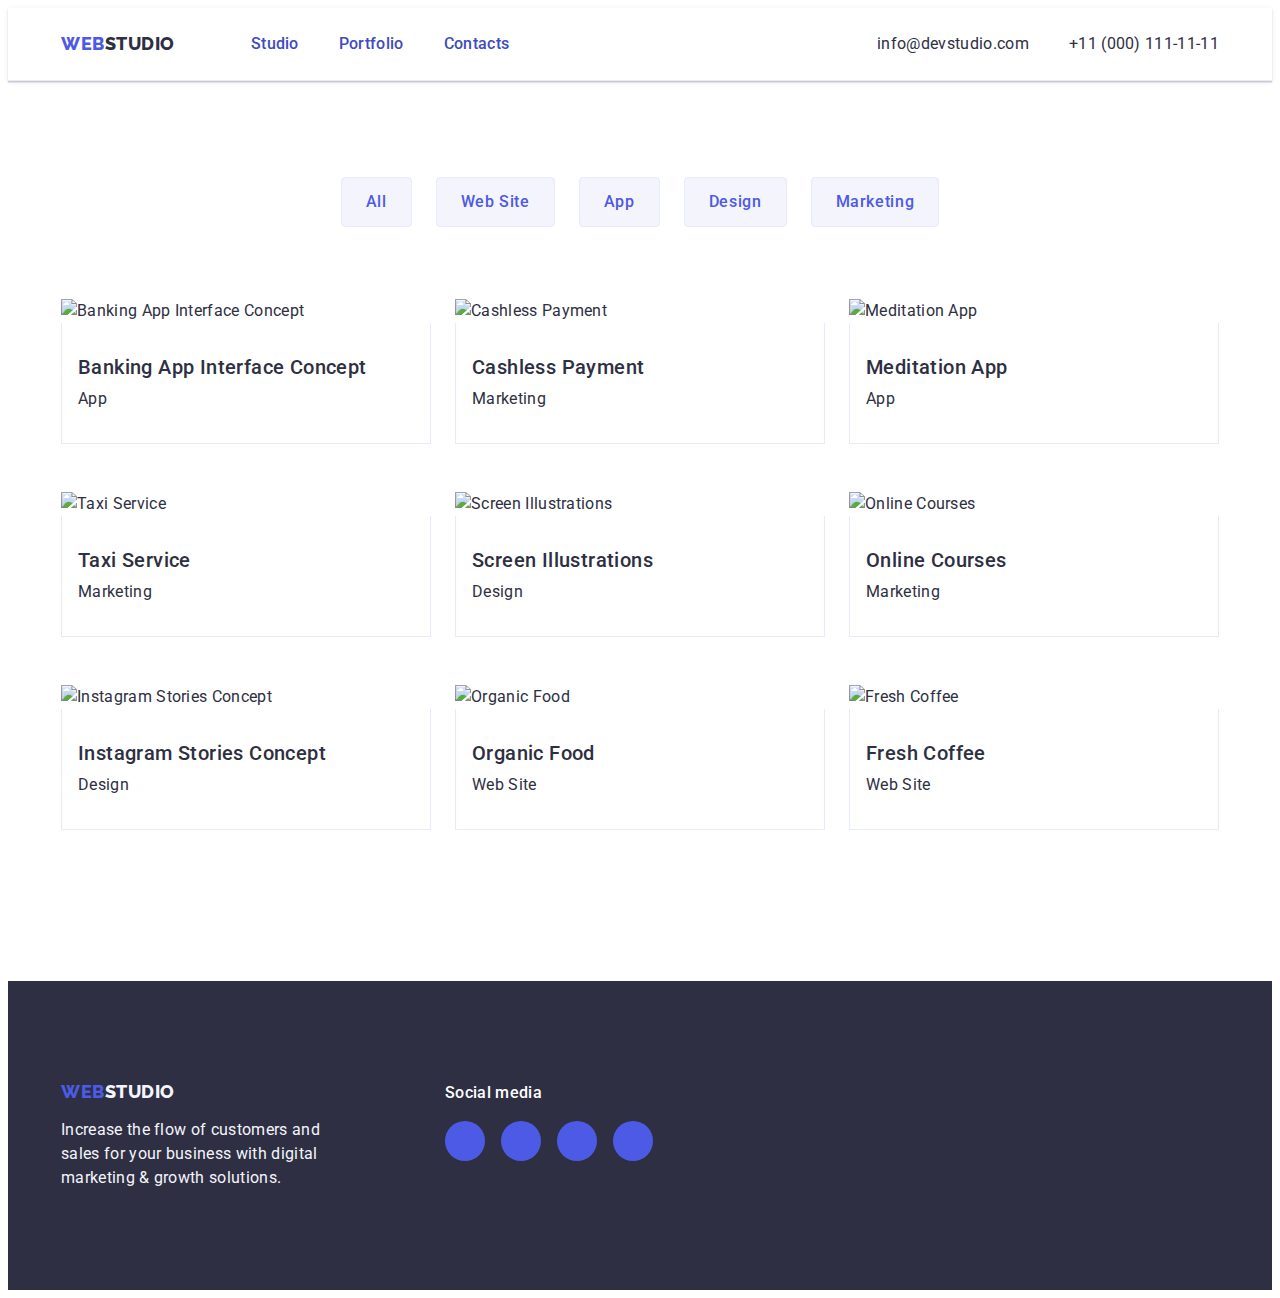
==== portfolio.html @ a23189e4 "hw 4" ====
<!DOCTYPE html>
<html lang="en">
<head>
    <meta charset="UTF-8">
    <title>WebStudio</title>
    <link rel="stylesheet" href="https://cdnjs.cloudflare.com/ajax/libs/modern-normalize/2.0.0/modern-normalize.min.css"
          integrity="sha512-4xo8blKMVCiXpTaLzQSLSw3KFOVPWhm/TRtuPVc4WG6kUgjH6J03IBuG7JZPkcWMxJ5huwaBpOpnwYElP/m6wg=="
          crossorigin="anonymous" referrerpolicy="no-referrer"/>
    <link rel="preconnect" href="https://fonts.googleapis.com">
    <link rel="preconnect" href="https://fonts.gstatic.com" crossorigin>
    <link href="https://fonts.googleapis.com/css2?family=Raleway:wght@800&family=Roboto:wght@400;500;700;900&display=swap"
          rel="stylesheet">
    <link href="./css/styles.css" rel="stylesheet">
</head>
<body>
<header class="header">
    <div class="container header-body">
        <nav class="navigation">
            <a class="link logo" href="./index.html">
                Web<span class="logo-span">Studio</span>
            </a>
            <ul class="list navigation-list">
                <li><a class="link navigation-item" href="./index.html">Studio</a></li>
                <li><a class="link navigation-item" href="./portfolio.html">Portfolio</a></li>
                <li><a class="link navigation-item" href="">Contacts</a></li>
            </ul>
        </nav>
        <address>
            <ul class="list address-list">
                <li>
                    <a class="link" href="mailto:info@devstudio.com">
                        info@devstudio.com
                    </a>
                </li>
                <li>
                    <a class="link" href="tel:+110001111111">
                        +11 (000) 111-11-11
                    </a>
                </li>
            </ul>
        </address>
    </div>
</header>

<main>
    <section class="portfolio">
        <div class="container">
            <h1 class="visually-hidden">Portfolio</h1>
            <ul class="list portfolio-filter-list">
                <li>
                    <button class="btn filter-btn" type="button">All</button>
                </li>
                <li>
                    <button class="btn filter-btn" type="button">Web Site</button>
                </li>
                <li>
                    <button class="btn filter-btn" type="button">App</button>
                </li>
                <li>
                    <button class="btn filter-btn" type="button">Design</button>
                </li>
                <li>
                    <button class="btn filter-btn" type="button">Marketing</button>
                </li>
            </ul>

            <ul class="list portfolio-list">
                <li class="portfolio-item">
                    <a class="link portfolio-link" href="">
                        <div class="portfolio-image">
                            <img src="./images/portfolio_bank_app.jpg"
                                 alt="Banking App Interface Concept" width="360">
                            <p class="overlay">14 Stylish and User-Friendly App Design Concepts · Task Manager App ·
                                Calorie Tracker App · Exotic Fruit Ecommerce App · Cloud Storage App</p>
                        </div>
                        <div class="portfolio-body">
                            <h2 class="secondary-title">Banking App Interface Concept</h2>
                            <p class="portfolio-text">App</p>
                        </div>
                    </a>
                </li>
                <li class="portfolio-item">
                    <a class="link portfolio-link" href="">
                        <div class="portfolio-image">
                            <img src="./images/portfolio_cashless_payment.jpg"
                                 alt="Cashless Payment" width="360">
                            <p class="overlay">14 Stylish and User-Friendly App Design Concepts · Task Manager App ·
                                Calorie Tracker App · Exotic Fruit Ecommerce App · Cloud Storage App</p>
                        </div>
                        <div class="portfolio-body">
                            <h2 class="secondary-title">Cashless Payment</h2>
                            <p class="portfolio-text">Marketing</p>
                        </div>
                    </a>
                </li>
                <li class="portfolio-item">
                    <a class="link portfolio-link" href="">
                        <div class="portfolio-image">
                            <img src="./images/portfolio_meditation_app.jpg" alt="Meditation App"
                                 width="360">
                            <p class="overlay">14 Stylish and User-Friendly App Design Concepts · Task Manager App ·
                                Calorie Tracker App · Exotic Fruit Ecommerce App · Cloud Storage App</p>
                        </div>
                        <div class="portfolio-body">
                            <h2 class="secondary-title">Meditation App</h2>
                            <p class="portfolio-text">App</p>
                        </div>
                    </a>
                </li>
                <li class="portfolio-item">
                    <a class="link portfolio-link" href="">
                        <div class="portfolio-image">
                            <img src="./images/portfolio_taxi_service.jpg" alt="Taxi Service"
                                 width="360">
                            <p class="overlay">14 Stylish and User-Friendly App Design Concepts · Task Manager App ·
                                Calorie Tracker App · Exotic Fruit Ecommerce App · Cloud Storage App</p>
                        </div>
                        <div class="portfolio-body">
                            <h2 class="secondary-title">Taxi Service</h2>
                            <p class="portfolio-text">Marketing</p>
                        </div>
                    </a>
                </li>
                <li class="portfolio-item">
                    <a class="link portfolio-link" href="">
                        <div class="portfolio-image">
                            <img src="./images/portfolio_screen_illustrations.jpg"
                                 alt="Screen Illustrations" width="360">
                            <p class="overlay">14 Stylish and User-Friendly App Design Concepts · Task Manager App ·
                                Calorie Tracker App · Exotic Fruit Ecommerce App · Cloud Storage App</p>
                        </div>
                        <div class="portfolio-body">
                            <h2 class="secondary-title">Screen Illustrations</h2>
                            <p class="portfolio-text">Design</p>
                        </div>
                    </a>
                </li>
                <li class="portfolio-item">
                    <a class="link portfolio-link" href="">
                        <div class="portfolio-image">
                            <img src="./images/portfolio_online_courses.jpg" alt="Online Courses"
                                 width="360">
                            <p class="overlay">14 Stylish and User-Friendly App Design Concepts · Task Manager App ·
                                Calorie Tracker App · Exotic Fruit Ecommerce App · Cloud Storage App</p>
                        </div>
                        <div class="portfolio-body">
                            <h2 class="secondary-title">Online Courses</h2>
                            <p class="portfolio-text">Marketing</p>
                        </div>
                    </a>
                </li>
                <li class="portfolio-item">
                    <a class="link portfolio-link" href="">
                        <div class="portfolio-image">
                            <img src="./images/portfolio_instagram_stories_concept.jpg"
                                 alt="Instagram Stories Concept" width="360">
                            <p class="overlay">14 Stylish and User-Friendly App Design Concepts · Task Manager App ·
                                Calorie Tracker App · Exotic Fruit Ecommerce App · Cloud Storage App</p>
                        </div>
                        <div class="portfolio-body">
                            <h2 class="secondary-title">Instagram Stories Concept</h2>
                            <p class="portfolio-text">Design</p>
                        </div>
                    </a>
                </li>
                <li class="portfolio-item">
                    <a class="link portfolio-link" href="">
                        <div class="portfolio-image">
                            <img src="./images/portfolio_organic_food.jpg" alt="Organic Food"
                                 width="360">
                            <p class="overlay">14 Stylish and User-Friendly App Design Concepts · Task Manager App ·
                                Calorie Tracker App · Exotic Fruit Ecommerce App · Cloud Storage App</p>
                        </div>
                        <div class="portfolio-body">
                            <h2 class="secondary-title">Organic Food</h2>
                            <p class="portfolio-text">Web Site</p>
                        </div>
                    </a>
                </li>
                <li class="portfolio-item">
                    <a class="link portfolio-link" href="">
                        <div class="portfolio-image">
                            <img src="./images/portfolio_fresh_coffee.jpg" alt="Fresh Coffee"
                                 width="360">
                            <p class="overlay">14 Stylish and User-Friendly App Design Concepts · Task Manager App ·
                                Calorie Tracker App · Exotic Fruit Ecommerce App · Cloud Storage App</p>
                        </div>
                        <div class="portfolio-body">
                            <h2 class="secondary-title">Fresh Coffee</h2>
                            <p class="portfolio-text">Web Site</p>
                        </div>
                    </a>
                </li>
            </ul>
        </div>
    </section>
</main>

<footer class="footer">
    <div class="container footer-items">
        <div class="footer-logo-container">
            <a class="link logo footer-logo" href="./index.html">
                Web<span class="footer-logo-span">Studio</span>
            </a>
            <p class="footer-text">
                Increase the flow of customers and sales for your business with digital marketing & growth solutions.
            </p>
        </div>
        <div>
            <p class="footer-social-title">Social media</p>
            <ul class="list social-list social-list-footer">
                <li class="social-item">
                    <a class="link social-link social-link-footer" href="">
                        <svg class="social-icon" width="24" height="24">
                            <use href="./images/icons.svg#instagram"></use>
                        </svg>
                    </a>
                </li>
                <li class="social-item">
                    <a class="link social-link social-link-footer" href="">
                        <svg class="social-icon" width="24" height="24">
                            <use href="./images/icons.svg#twitter"></use>
                        </svg>
                    </a>
                </li>
                <li class="social-item">
                    <a class="link social-link social-link-footer" href="">
                        <svg class="social-icon" width="24" height="24">
                            <use href="./images/icons.svg#facebook"></use>
                        </svg>
                    </a>
                </li>
                <li class="social-item">
                    <a class="link social-link social-link-footer" href="">
                        <svg class="social-icon" width="24" height="24">
                            <use href="./images/icons.svg#linkedin"></use>
                        </svg>
                    </a>
                </li>
            </ul>
        </div>
    </div>
</footer>
</body>
</html>
---- css/styles.css ----
:root {
    --primary-font: "Roboto",  sans-serif;
    --secondary-font: "Raleway",  sans-serif;
    --white: #ffffff;
    --slate: #434455;
    --light-slate: #8E8F99;
    --cloud: #F4F4FD;
    --navy-blue: #2E2F42;
    --iris: #4D5AE5;
    --ocean: #404BBF;
    --border: 1px solid #E7E9FC;
}

h1, h2, h3, h4, h5, h6, p {
    margin: 0;
}

ul, ol {
    margin: 0;
    padding-left: 0;
}

img {
    display: block;
}

body {
    background-color: var(--white);
    font-family: var(--primary-font);
    color: var(--slate);
}

main {
    min-height: 100vh;
}

.container {
    max-width: 1158px;
    padding-left: 15px;
    padding-right: 15px;
    margin-left: auto;
    margin-right: auto;
}

.link {
    text-decoration: none;
    color: var(--navy-blue);
    line-height: 1.5;
    letter-spacing: 0.32px;
    transition: color 250ms cubic-bezier(0.4, 0, 0.2, 1);
}

.link:hover,
.link:focus {
    color: var(--ocean);
}

.list {
    list-style: none;
    display: flex;
    align-items: center;
    gap: 24px;
}

.btn {
    font-weight: 500;
    font-size: 16px;
    justify-content: center;
    font-family: inherit;
    line-height: 1.5;
    letter-spacing: 0.04em;
    cursor: pointer;
    border-radius: 4px;
    transition:
            background-color 250ms cubic-bezier(0.4, 0, 0.2, 1),
            color 250ms cubic-bezier(0.4, 0, 0.2, 1);
}

.btn:hover,
.btn:focus {
    color: var(--white);
    background-color: var(--ocean);
}

.visually-hidden {
    position: absolute;
    width: 1px;
    height: 1px;
    margin: -1px;
    border: 0;
    padding: 0;
    white-space: nowrap;
    clip-path: inset(100%);
    clip: rect(0 0 0 0);
    overflow: hidden;
}

.title {
    margin-bottom: 72px;
    font-size: 36px;
    line-height: 1.11;
    letter-spacing: 0.02em;
    text-transform: capitalize;
    text-align: center;
    color: var(--navy-blue);
}

.secondary-title {
    margin-bottom: 8px;
    font-size: 20px;
    font-weight: 500;
    letter-spacing: 0.02em;
    line-height: 1.2;
    color: var(--navy-blue);
}

.social-list {
    justify-content: center;
    align-items: center;
    gap: 24px;
}

.social-item {
    width: 40px;
    height: 40px;
    display: flex;
    align-items: center;
    justify-content: center;
}

.social-link {
    width: 100%;
    height: 100%;
    display: flex;
    align-items: center;
    justify-content: center;
    border-radius: 50%;
    background-color: var(--iris);
    transition: background-color 250ms cubic-bezier(0.4, 0, 0.2, 1);
}

.social-link:focus,
.social-link:hover {
    background-color: var(--ocean);
}

.social-icon {
    fill: var(--cloud);
}

.header {
    border-bottom: var(--border);
    box-shadow: 0 2px 1px rgba(46, 47, 66, 0.08), 0 1px 1px rgba(46, 47, 66, 0.16), 0 1px 6px rgba(46, 47, 66, 0.08);
}

.header-body {
    display: flex;
    justify-content: space-between;
    align-items: center;
}

.navigation {
    display: flex;
    align-items: center;
}

.navigation-list {
    align-items: flex-start;
    font-weight: 500;
    gap: 40px;
}

.navigation-item {
    padding: 24px 0;
    position: relative;
    display: block;
    color: var(--ocean);
}

.navigation-item::after {
    content: "";
    position: absolute;
    width: 100%;
    height: 4px;
    bottom: -1px;
    left: 0;
    background-color: var(--ocean);
    border-radius: 2px;
    opacity: 0;
    transition: opacity 250ms cubic-bezier(0.4, 0, 0.2, 1);
}

.navigation-item:focus::after,
.navigation-item:hover::after {
    opacity: 1;
}

.logo {
    margin-right: 76px;
    font-size: 18px;
    font-weight: 800;
    line-height: 1.17;
    letter-spacing: 0.03em;
    text-transform: uppercase;
    font-family: var(--secondary-font);
    color: var(--iris);
}

.logo-span {
    color: var(--navy-blue);
}

.footer-logo-span {
    color: var(--navy-blue);
}

.address-list {
    font-style: normal;
    gap: 40px;
    color: var(--slate);
}

.hero {
    max-width: 1440px;
    padding: 188px 0;

    display: flex;
    flex-direction: column;
    align-items: center;
    justify-content: center;

    background-position: center;
    background-color: var(--navy-blue);
    background-image: linear-gradient(rgba(46, 47, 66, 0.7), rgba(46, 47, 66, 0.7)), url("../images/hero-bg.jpg");
    background-repeat: no-repeat;
    background-size: cover;
}

.hero-content {
    display: flex;
    flex-direction: column;
    justify-content: center;
    align-items: center;
    gap: 48px;
}

.hero-title {
    max-width: 496px;
    font-size: 56px;
    font-weight: 700;
    text-align: center;
    line-height: 1.07;
    letter-spacing: 1.12px;
    color: var(--white);
}

.hero-btn {
    min-width: 169px;
    padding: 16px 32px;
    border: none;
    color: var(--white);
    background-color: var(--iris);
    box-shadow: 0 4px 4px 0 rgba(0, 0, 0, 0.15);
    transition: background-color 250ms cubic-bezier(0.4, 0, 0.2, 1);
}

.feature {
    padding: 120px 0;
}

.feature-item {
    width: calc((100% - 72px) / 4);
}

.feature-icon {
    padding: 24px 100px;
    margin-bottom: 8px;

    display: flex;
    align-items: center;
    justify-content: center;
    border-radius: 4px;
    background-color: var(--cloud);
}

.feature-cart-text {
    line-height: 1.5;
    letter-spacing: 0.02em;
}

.example {
    padding-bottom: 120px;
}

.example-item {
    width: calc((100% - 48px) / 3);
}

.team {
    height: 732px;
    padding: 120px 0;
    background-color: var(--cloud);
}

.team-card {
    width: calc((100% - 72px) / 4);
    border-radius: 0 0 4px 4px;
    box-shadow: 0 2px 1px 0 rgba(46, 47, 66, 0.08), 0 1px 1px 0 rgba(46, 47, 66, 0.16), 0 1px 6px 0 rgba(46, 47, 66, 0.08);
    background-color: var(--white);
}

.team-card-body {
    padding: 32px 0;
    display: flex;
    flex-direction: column;
    text-align: center;
}

.team-card-text {
    margin-bottom: 8px;
    line-height: 1.5;
    letter-spacing: 0.32px;
}

.customer {
    padding: 120px 0;
}

.customer-item {
    height: 88px;
    width: calc((100% - 120px) / 6);
}

.customer-link {
    width: 100%;
    height: 100%;
    display: flex;
    justify-content: center;
    align-items: center;
    border-radius: 4px;
    border: 1px solid var(--light-slate);
    color: var(--light-slate);
    transition: border-color 250ms cubic-bezier(0.4, 0, 0.2, 1), color 250ms cubic-bezier(0.4, 0, 0.2, 1);;
}

.customer-icon {
    fill: currentColor;
}

.customer-link:hover,
.customer-link:focus{
    border-color: var(--ocean);
    color: var(--ocean);
}

.filter-btn {
    padding: 12px 24px;
    border: var(--border);
    color: var(--iris);
    background-color: var(--cloud);
    transition:
            color 250ms cubic-bezier(0.4, 0, 0.2, 1),
            background-color 250ms cubic-bezier(0.4, 0, 0.2, 1),
            border-color 250ms cubic-bezier(0.4, 0, 0.2, 1),
            box-shadow 250ms cubic-bezier(0.4, 0, 0.2, 1);
}

.filter-btn:hover,
.filter-btn:focus {
    border: 1px solid transparent;
    box-shadow: 0 2px 2px 0 rgba(0, 0, 0, 0.12), 0 2px 1px 0 rgba(0, 0, 0, 0.08), 0 3px 1px 0 rgba(0, 0, 0, 0.10);
}

.portfolio {
    padding: 96px 0 120px 0;
}

.portfolio-filter-list {
    margin-bottom: 72px;
    justify-content: center;
}

.portfolio-list {
    display: flex;
    flex-wrap: wrap;
    gap: 48px 24px;
}

.portfolio-item {
    width: calc((100% - 48px) / 3);
}

.portfolio-image {
    position: relative;
    overflow: hidden;
}

.overlay {
    padding: 40px 32px;
    width:100%;
    height:100%;
    position:absolute;
    top:0;
    font-size: 16px;
    line-height: 1.5;
    letter-spacing: 0.02em;
    transform: translateY(100%);
    transition: transform 250ms cubic-bezier(0.4, 0, 0.2, 1);
    background-color: var(--iris);
    color: var(--cloud);
}

.portfolio-link {
    display: block;
    transition: box-shadow 250ms cubic-bezier(0.4, 0, 0.2, 1);
}

.portfolio-link:hover,
.portfolio-link:focus {
    color: var(--navy-blue);
    box-shadow: 0 2px 1px 0 rgba(46, 47, 66, 0.08), 0 1px 1px 0 rgba(46, 47, 66, 0.16), 0 1px 6px 0 rgba(46, 47, 66, 0.08);
}

.portfolio-link:hover .overlay,
.portfolio-link:focus .overlay {
    transform: translateY(0);
}

.portfolio-body {
    display: flex;
    padding: 32px 16px;
    flex-direction: column;
    justify-content: center;
    align-items: flex-start;
    align-self: stretch;
    border: var(--border);
    border-top: none;
}

.portfolio-text {
    font-size: 16px;
    line-height: 1.5;
    letter-spacing: 0.02em;
}

.footer {
    padding: 100px 0;
    background-color: var(--navy-blue);
}

.footer-items {
    display: flex;
    align-items: baseline;
}

.footer-logo-container {
    margin-right: 120px;
}

.footer-logo {
    display: inline-block;
    margin-bottom: 16px;
}

.footer-logo-span {
    color: var(--cloud);
}

.footer-text {
    width: 264px;
    line-height: 1.5;
    letter-spacing: 0.32px;
    color: var(--cloud);
}

.footer-social-title {
    margin-bottom: 16px;
    font-size: 16px;
    font-weight: 500;
    line-height: 1.5;
    letter-spacing: 0.02em;
    color: var(--white);
}

.social-list-footer {
    gap: 16px;
}

.social-link-footer {

}

.social-link-footer:hover,
.social-link-footer:focus {
    background-color: #31d0aa;
}

.backdrop {
    position: fixed;
    top: 0;
    left: 0;
    width: 100%;
    height: 100%;
    display: flex;
    align-items: center;
    justify-content: center;
    visibility: hidden;
    opacity: 0;
    transition: opacity 250ms cubic-bezier(0.4, 0, 0.2, 1), visibility 250ms cubic-bezier(0.4, 0, 0.2, 1);
    background-color: rgba(46, 47, 66, 0.40);
}

.modal {
    position: absolute;
    width: 408px;
    min-height: 584px;
    top: 50%;
    left: 50%;
    transform: translate(-50%, -50%) scale(1);
    border-radius: 4px;
    background: #FCFCFC;
    box-shadow:
            0 2px 1px 0 rgba(0, 0, 0, 0.20),
            0 1px 3px 0 rgba(0, 0, 0, 0.12),
            0 1px 1px 0 rgba(0, 0, 0, 0.14);
    transition: transform 250ms cubic-bezier(0.4, 0, 0.2, 1);
}

.is-hidden {
    pointer-events: none;
}

.backdrop:not(.is-hidden) {
    visibility: visible;
    opacity: 1;
}

.close-button {
    position: absolute;
    width: 24px;
    height: 24px;
    right: 24px;
    top: 24px;
    padding: 0;
    border-radius: 50%;
    display: flex;
    align-items: center;
    justify-content: center;
    background-color: #e7e9fc;
    border: 1px solid rgba(0, 0, 0, 0.1);
    cursor: pointer;
    transition: background-color 250ms cubic-bezier(0.4, 0, 0.2, 1), border 250ms cubic-bezier(0.4, 0, 0.2, 1);
}

.close-icon {
    transition: fill 250ms cubic-bezier(0.4, 0, 0.2, 1);
}

.close-button:hover,
.close-button:focus {
    background-color: var(--ocean);
    border: none;
}

.close-button:hover .close-icon,
.close-button:focus .close-icon {
    fill: var(--white);
}
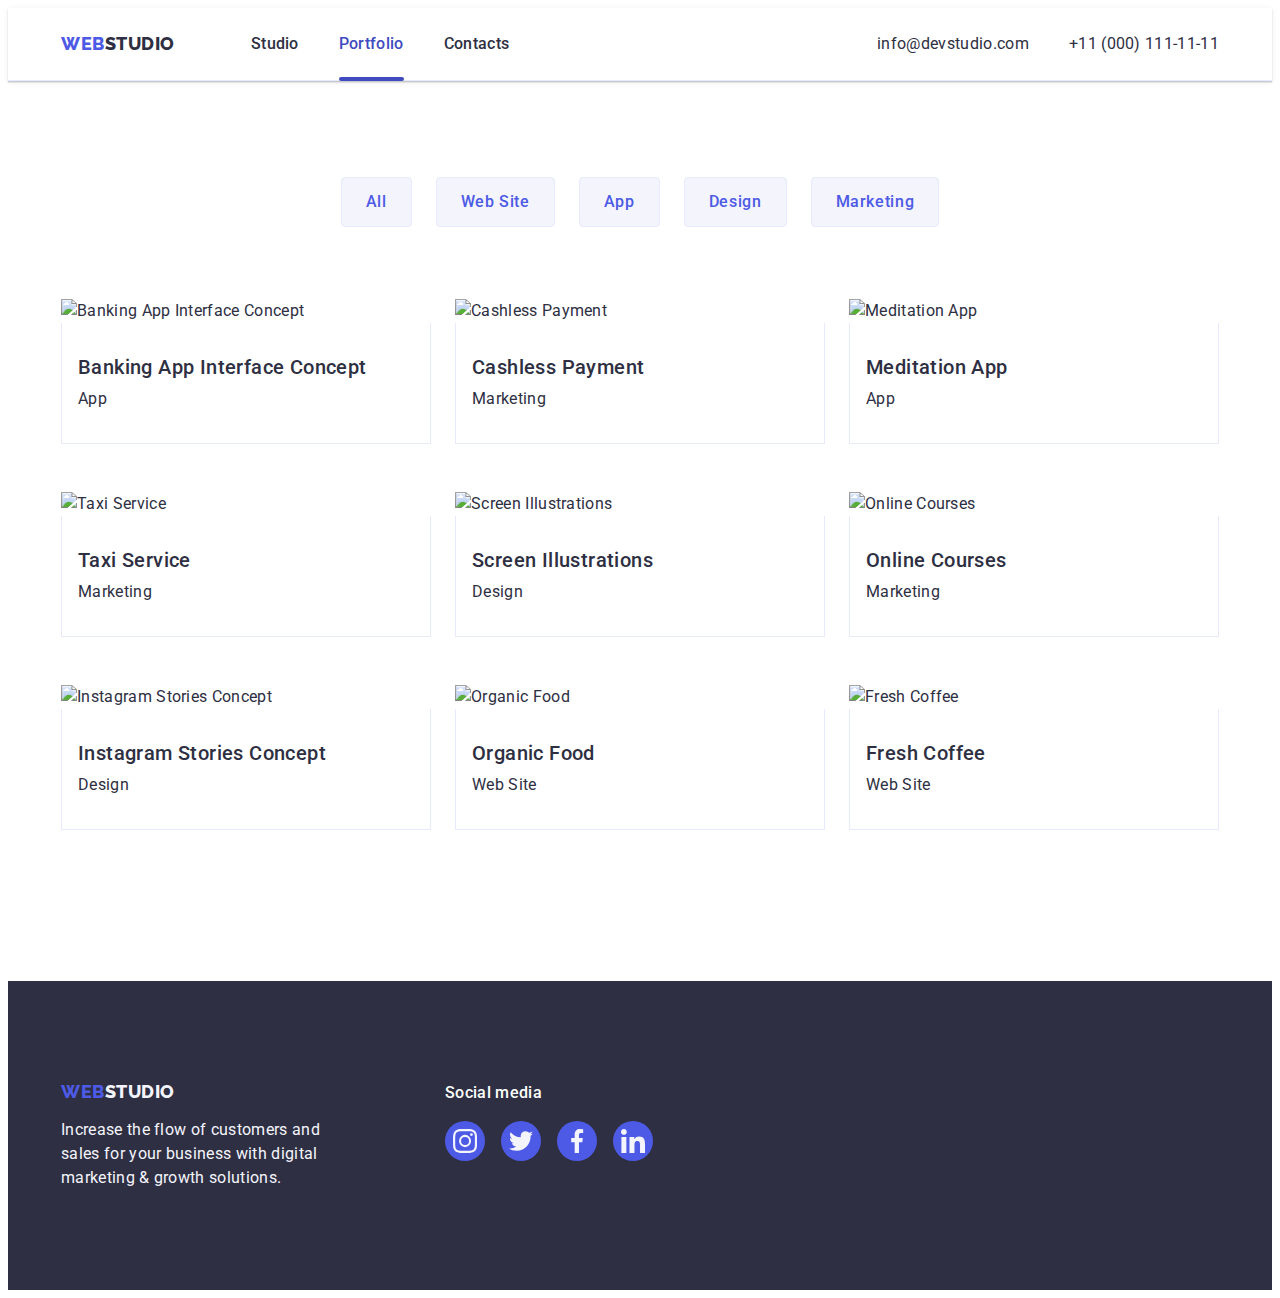
==== commit dd39b338: "hw 4" ====
--- a/portfolio.html
+++ b/portfolio.html
@@ -21,7 +21,7 @@
             </a>
             <ul class="list navigation-list">
                 <li><a class="link navigation-item" href="./index.html">Studio</a></li>
-                <li><a class="link navigation-item" href="./portfolio.html">Portfolio</a></li>
+                <li><a class="link navigation-item navigation-active-item" href="./portfolio.html">Portfolio</a></li>
                 <li><a class="link navigation-item" href="">Contacts</a></li>
             </ul>
         </nav>
--- a/css/styles.css
+++ b/css/styles.css
@@ -174,10 +174,14 @@
     padding: 24px 0;
     position: relative;
     display: block;
+    color: var(--navy-blue);
+}
+
+.navigation-active-item {
     color: var(--ocean);
 }
 
-.navigation-item::after {
+.navigation-active-item::after {
     content: "";
     position: absolute;
     width: 100%;
@@ -186,13 +190,6 @@
     left: 0;
     background-color: var(--ocean);
     border-radius: 2px;
-    opacity: 0;
-    transition: opacity 250ms cubic-bezier(0.4, 0, 0.2, 1);
-}
-
-.navigation-item:focus::after,
-.navigation-item:hover::after {
-    opacity: 1;
 }
 
 .logo {
@@ -297,7 +294,6 @@
 }
 
 .team {
-    height: 732px;
     padding: 120px 0;
     background-color: var(--cloud);
 }
